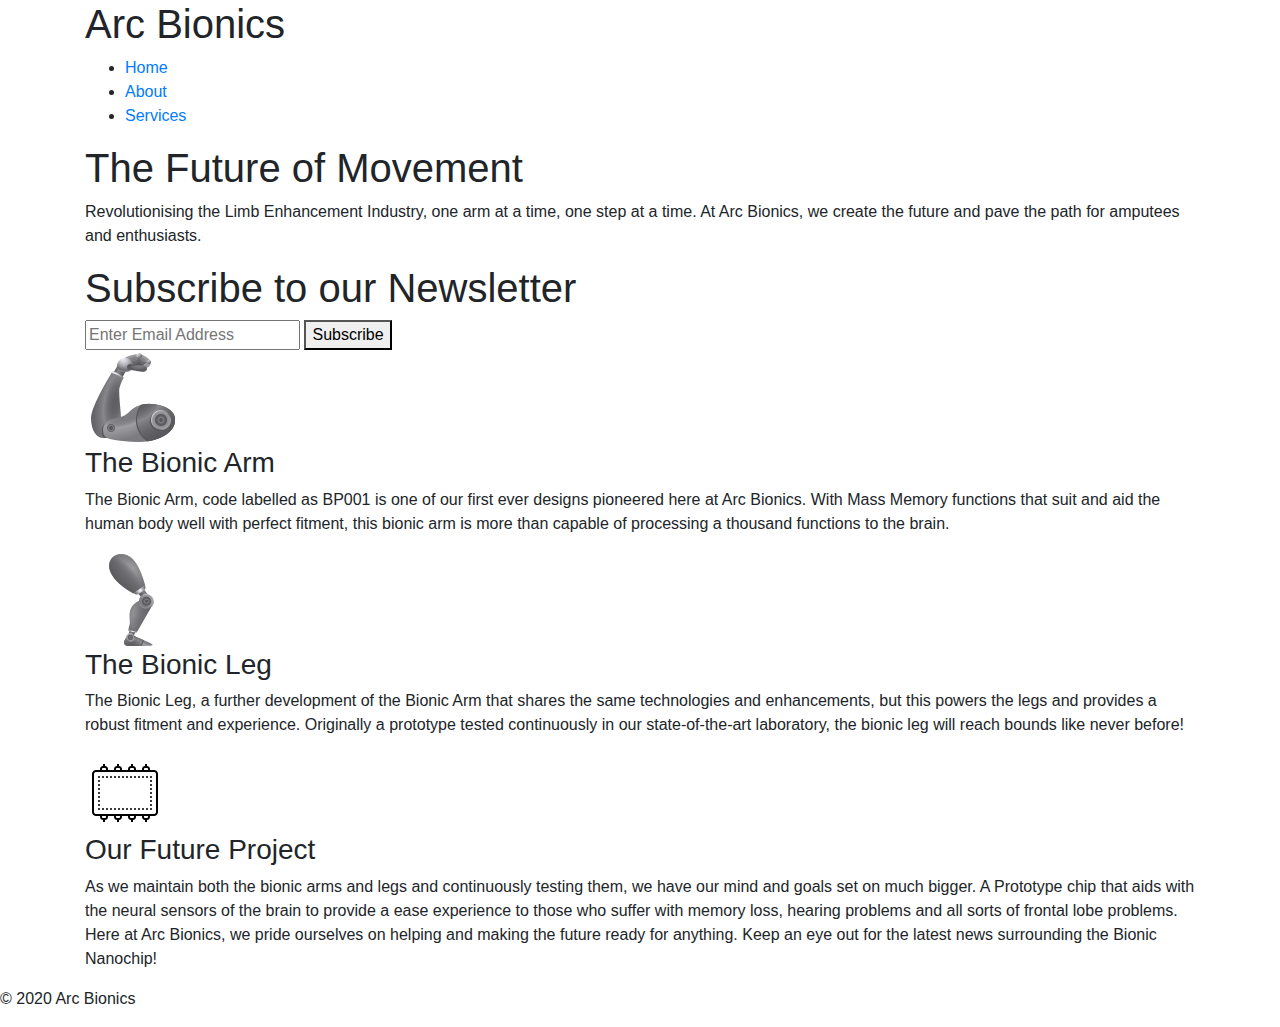
==== index.html @ 8a779390 "Added Footer to HTML" ====
<!DOCTYPE html>
<html lang="en">
<head>
    <meta charset="UTF-8">
    <meta http-equiv="X-UA-Compatible" content="ie=edge">
    <meta name="viewport" content="width=device-width, initial-scale=1.0">
    <link rel="stylesheet" href="https://stackpath.bootstrapcdn.com/font-awesome/4.7.0/css/font-awesome.min.css"/>
    <link rel="stylesheet" href="https://stackpath.bootstrapcdn.com/bootstrap/4.5.2/css/bootstrap.min.css" />
    <link rel="stylesheet" href="assets/css/style.css" type="text/css" />
    <title>Arc Bionics</title>
</head>
<body>
    <header>
        <div class="container">
            <div id="branding">
                <h1><span>A</span>rc <span>B</span>ionics</h1>
            </div>   
            <nav>
                <ul>
                    <li><a href="index.html">Home</a></li>
                    <li><a href="about.html">About</a></li>
                    <li><a href="services.html">Services</a></li>
                </ul>        
            </nav>  
        </div>
    </header>

    <section id="main-showcase">
        <div class="container">
            <h1>The Future of Movement</h1>
            <p>Revolutionising the Limb Enhancement Industry, one arm at a time, one step at a time. 
                At Arc Bionics, we create the future and pave the path for amputees and enthusiasts.</p>
         </div>
    </section>

    <section id="newsletter">
        <div class="container">
            <h1>Subscribe to our Newsletter</h1>
        <form>
            <input type="email" placeholder="Enter Email Address">
            <button type="submit" class="button-1">Subscribe</button>      
        </form>
        </div>
    </section>

    <section id="image-boxes">
         <div class="container">
        <div class="box">
        <img src="assets/images/icons8-mechanical-arm.png">
        <h3>The Bionic Arm</h3>
        <p>The Bionic Arm, code labelled as BP001 is one of our first ever designs pioneered here at Arc Bionics. 
         With Mass Memory functions that suit and aid the human body well with perfect fitment, 
        this bionic arm is more than capable of processing a thousand functions to the brain.</p>
    </div>
        <div class="box">
        <img src="assets/images/icons8-mechanical-leg.png">
        <h3>The Bionic Leg</h3>
        <p>The Bionic Leg, a further development of the Bionic Arm that shares the same technologies and enhancements, 
            but this powers the legs and provides a robust fitment and experience. Originally a prototype tested continuously in our state-of-the-art laboratory, 
            the bionic leg will reach bounds like never before!</p>
    </div>
         <div class="box">
         <img src="assets/images/icons8-chipset.png">
        <h3>Our Future Project</h3>
        <p>As we maintain both the bionic arms and legs and continuously testing them, we have our mind and goals set on much bigger. 
            A Prototype chip that aids with the neural sensors of the brain to provide a ease experience to those who suffer with memory loss,
            hearing problems and all sorts of frontal lobe problems. Here at Arc Bionics, we pride ourselves on helping and making the future ready for anything.
            Keep an eye out for the latest news surrounding the Bionic Nanochip!</p>
    </div>
    </div>
    </section>

    <footer>
    <p>&copy; 2020 Arc Bionics</p>
    <footer>
</body>
</html>
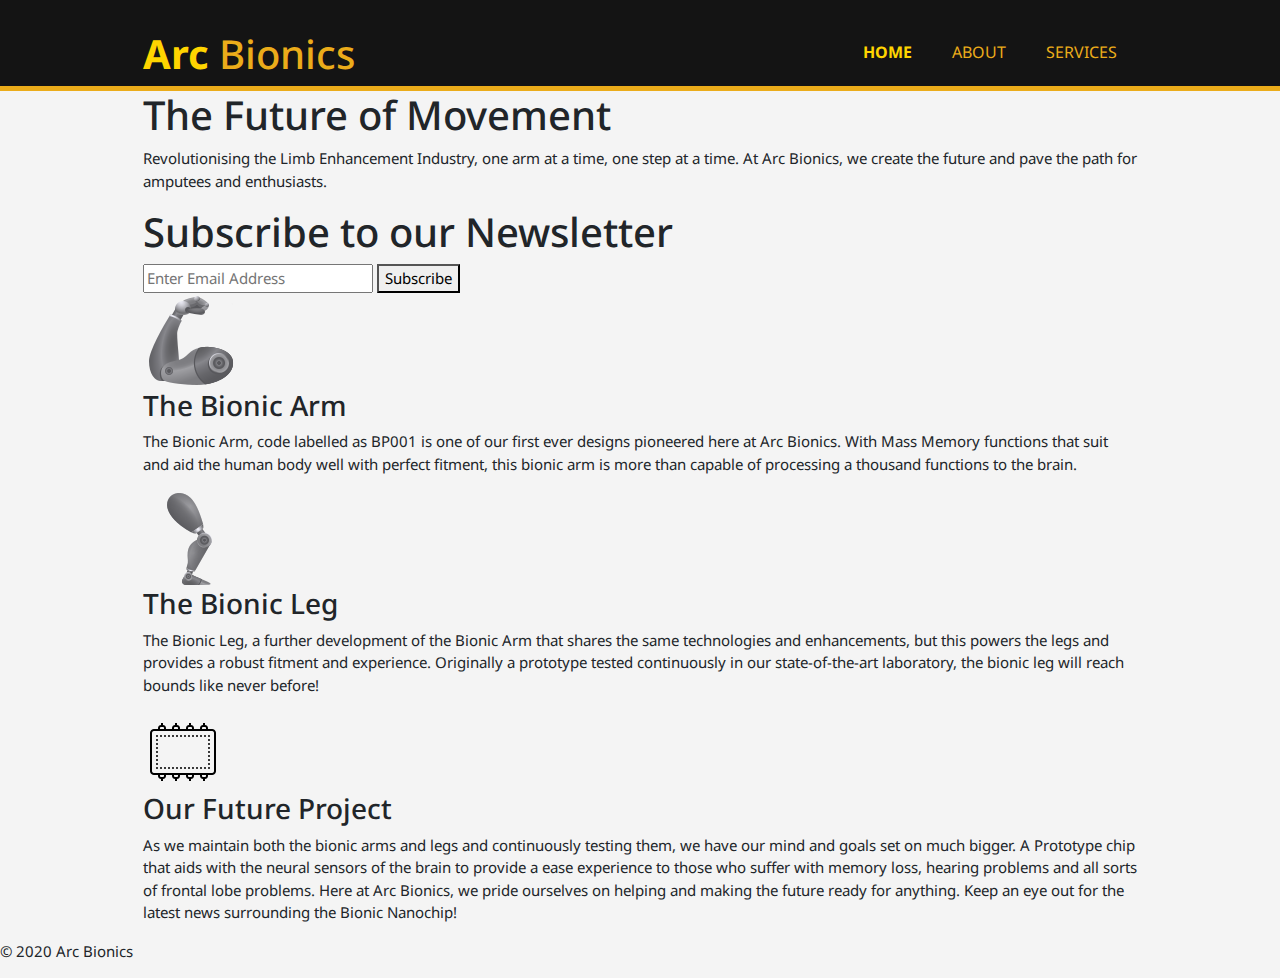
==== commit 852045f9: "Edited text in UL to reflect changes in CSS" ====
--- a/index.html
+++ b/index.html
@@ -13,11 +13,11 @@
     <header>
         <div class="container">
             <div id="branding">
-                <h1><span>A</span>rc <span>B</span>ionics</h1>
+                <h1><span class="highlight">Arc</span> Bionics</h1>
             </div>   
             <nav>
                 <ul>
-                    <li><a href="index.html">Home</a></li>
+                    <li class="current"><a href="index.html">Home</a></li>
                     <li><a href="about.html">About</a></li>
                     <li><a href="services.html">Services</a></li>
                 </ul>        
@@ -72,6 +72,6 @@
 
     <footer>
     <p>&copy; 2020 Arc Bionics</p>
-    <footer>
+    </footer>
 </body>
 </html>--- a/assets/css/style.css
+++ b/assets/css/style.css
@@ -0,0 +1,65 @@
+@import url('https://fonts.googleapis.com/css2?family=Noto+Sans&display=swap');
+
+body {
+    font-family: 'Noto Sans', sans-serif;
+    font-size: 15px;
+    line-height: 1.5;
+    padding: 0;
+    margin: 0;
+    background-color: #f4f4f4;
+}
+
+.container {
+    width: 80%;
+    margin: auto;
+    overflow: hidden;
+}
+
+ul{
+    margin: 0;
+    padding: 0;
+}
+
+header {
+    background: #141414;
+    color: #ebac1a;
+    padding-top: 30px;
+    min-height: 70px;
+    border-bottom: #ebac1a 5px solid;
+}
+
+header a{
+    color: #ebac1a;
+    text-decoration: none;
+    text-transform: uppercase;
+    font-size: 16px;
+}
+
+header li {
+    float: left;
+    display: inline;
+    padding: 0 20px 0 20px;
+}
+
+header #branding {
+    float: left;
+}
+
+header nav{
+    float: right;
+}
+
+header nav {
+    float: right;
+    margin-top: 10px;
+}
+
+header .highlight, header .current a {
+    color: #ffd500;
+    font-weight: bold;
+}
+
+header a:hover {
+    color: #87867e;
+    font-weight: bold;
+}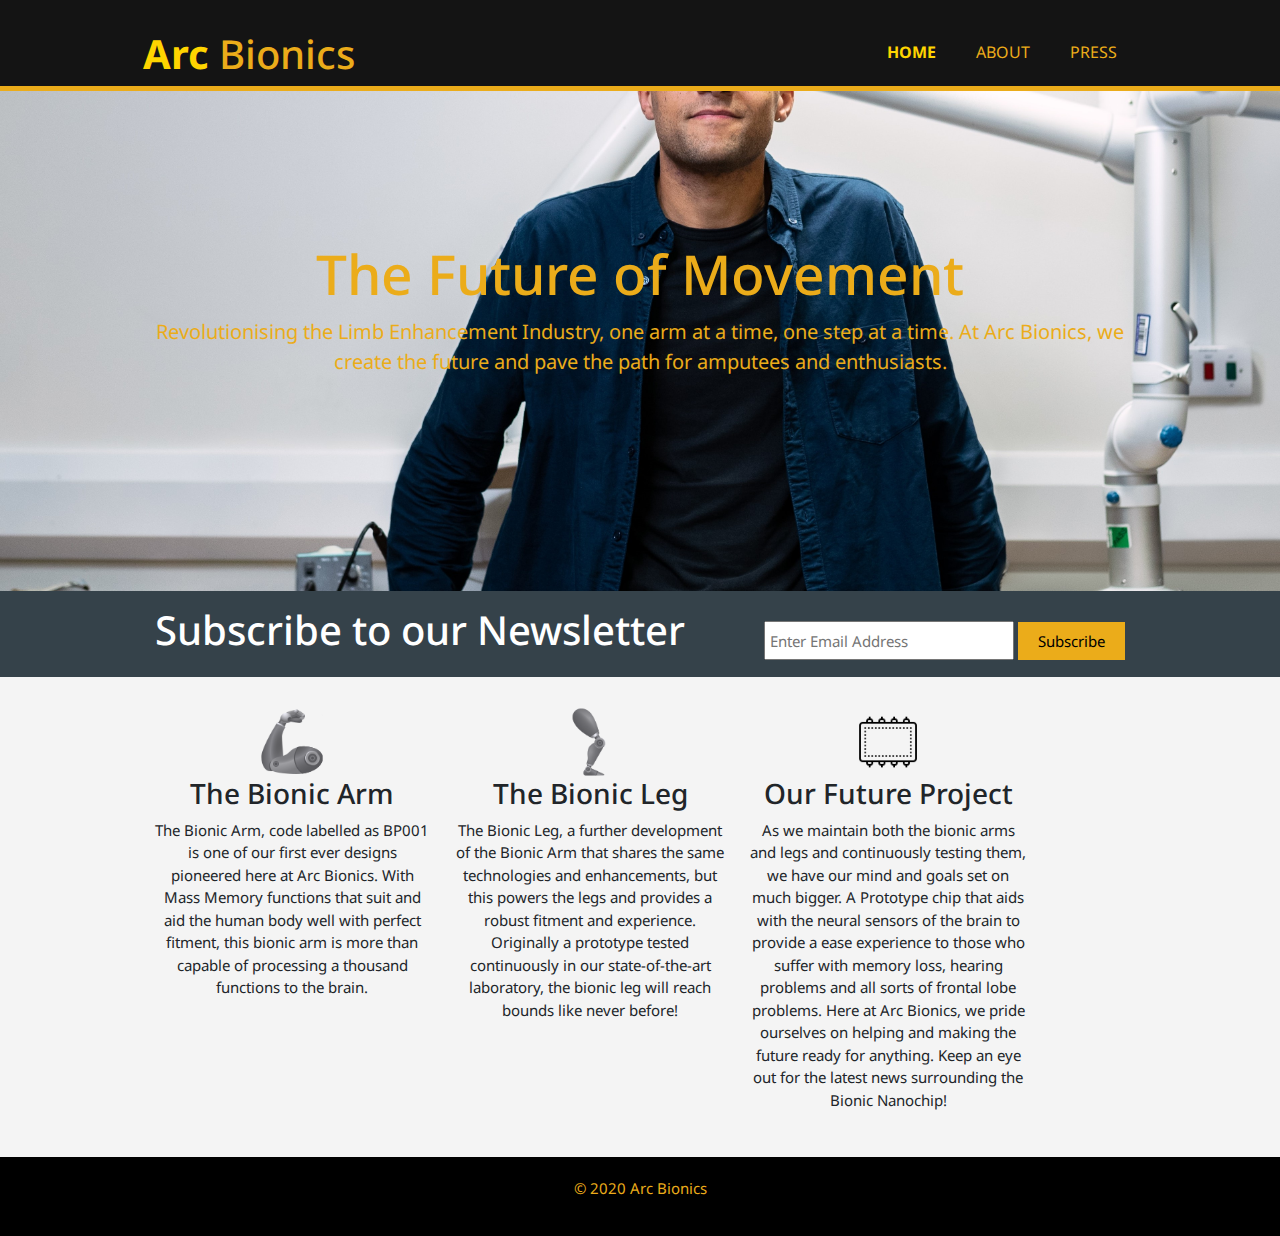
==== commit 3e322153: "Replaced services with press.html to showcase better" ====
--- a/index.html
+++ b/index.html
@@ -19,7 +19,7 @@
                 <ul>
                     <li class="current"><a href="index.html">Home</a></li>
                     <li><a href="about.html">About</a></li>
-                    <li><a href="services.html">Services</a></li>
+                    <li><a href="press.html">Press</a></li>
                 </ul>        
             </nav>  
         </div>
--- a/assets/css/style.css
+++ b/assets/css/style.css
@@ -18,6 +18,15 @@
 ul{
     margin: 0;
     padding: 0;
+}
+
+.button-1 {
+    height: 38px;
+    background: #ebac1a;
+    border: none;
+    padding-left: 20px;
+    padding-right: 20px;
+    color: #000f;
 }
 
 header {
@@ -62,4 +71,67 @@
 header a:hover {
     color: #87867e;
     font-weight: bold;
+}
+
+#main-showcase {
+    min-height: 500px;
+    background:url('/assets/images/pexels-welcome-arcbionics.jpg') no-repeat 0 -500px;
+    text-align: center;
+    color: #ebac1a;
+    background-size: cover;
+    background-position: center center;
+}
+
+#main-showcase h1{
+    margin-top: 150px;
+    font-size: 55px;
+    margin-bottom: 10px;
+}
+
+#main-showcase p{
+    font-size: 20px;
+}
+
+#newsletter {
+    padding: 15px;
+    color: #ffffff;
+    background: #35424a;
+}
+
+#newsletter h1 {
+    float: left;
+}
+
+#newsletter form {
+    float: right;
+    margin-top: 15px;
+}
+
+#newsletter input[type="email"]{
+    padding:4px;
+    height: 39px;
+    width: 250px;
+}
+
+#image-boxes {
+    margin-top: 20px
+}
+
+#image-boxes .box {
+    float: left;
+    width: 30%;
+    padding: 10px;
+    text-align: center;
+}
+
+#image-boxes .box img {
+    width: 70px;
+}
+
+footer {
+    padding: 20px;
+    margin-top: 20px;
+    color: #ebac1a;
+    background-color: #000f;
+    text-align: center;
 }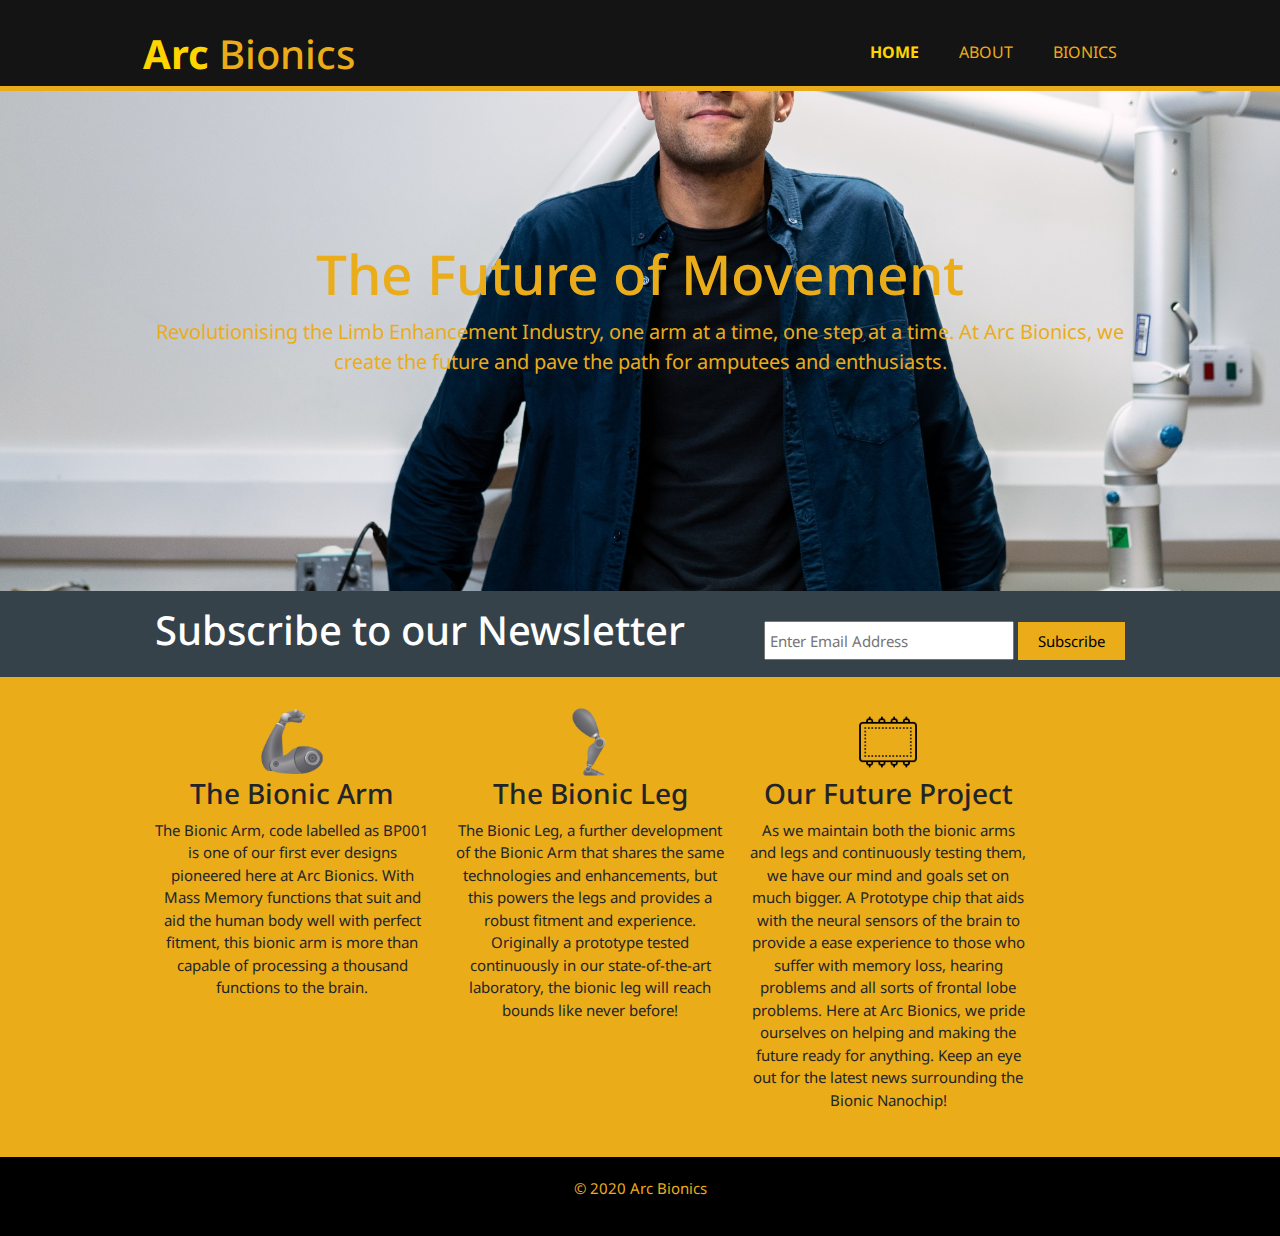
==== commit 94f21e00: "Removed current tag to be added to bionics.html later once hovered" ====
--- a/index.html
+++ b/index.html
@@ -19,7 +19,7 @@
                 <ul>
                     <li class="current"><a href="index.html">Home</a></li>
                     <li><a href="about.html">About</a></li>
-                    <li><a href="press.html">Press</a></li>
+                    <li><a href="bionics.html">Bionics</a></li>
                 </ul>        
             </nav>  
         </div>
--- a/assets/css/style.css
+++ b/assets/css/style.css
@@ -6,7 +6,7 @@
     line-height: 1.5;
     padding: 0;
     margin: 0;
-    background-color: #f4f4f4;
+    background-color: #ebac1a;
 }
 
 .container {
@@ -27,6 +27,14 @@
     padding-left: 20px;
     padding-right: 20px;
     color: #000f;
+}
+
+.dark {
+    padding: 15px;
+    background: #000f;
+    color: #ebac1a;
+    margin-top: 10px;
+    margin-bottom: 10px;
 }
 
 header {
@@ -134,4 +142,15 @@
     color: #ebac1a;
     background-color: #000f;
     text-align: center;
+}
+
+article#main-col {
+    float: left;
+    width: 65%;
+}
+
+aside#sidebar {
+    float: right;
+    width: 30%;
+    margin-top: 10px;
 }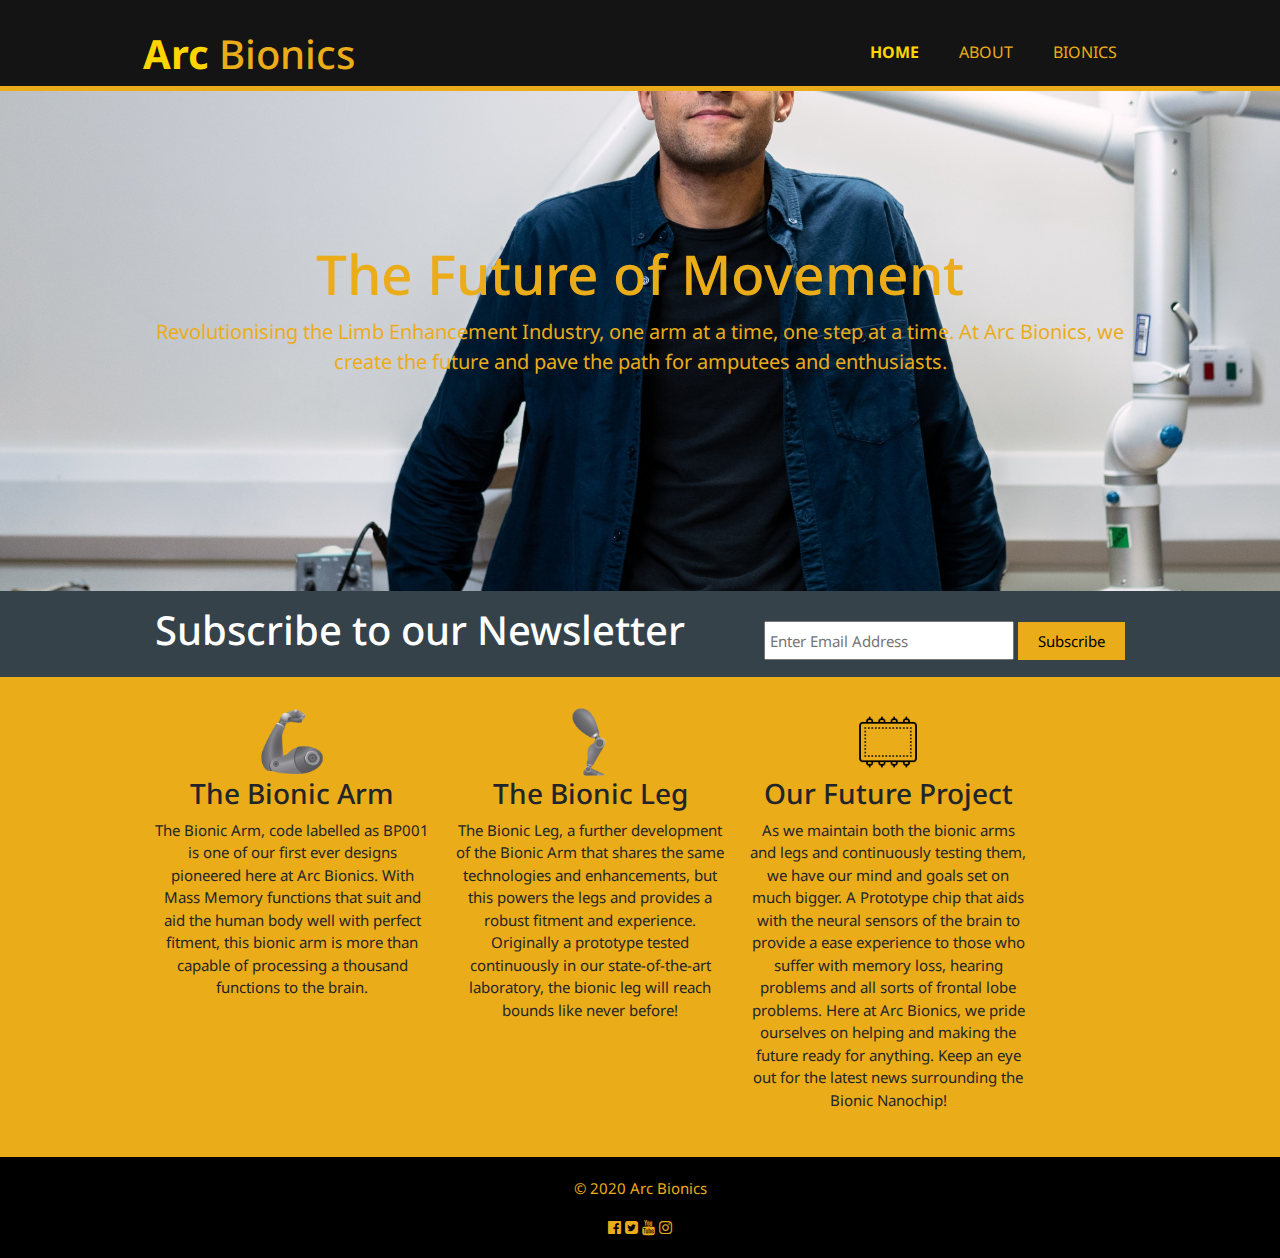
==== commit f3ee4313: "Added social icons to footer" ====
--- a/index.html
+++ b/index.html
@@ -24,7 +24,6 @@
             </nav>  
         </div>
     </header>
-
     <section id="main-showcase">
         <div class="container">
             <h1>The Future of Movement</h1>
@@ -72,6 +71,10 @@
 
     <footer>
     <p>&copy; 2020 Arc Bionics</p>
+     <i class="fa fa-facebook-official"></i>
+     <i class="fa fa-twitter-square"></i>
+     <i class="fa fa-youtube"></i>
+     <i class="fa fa-instagram"></i>
     </footer>
 </body>
 </html>--- a/assets/css/style.css
+++ b/assets/css/style.css
@@ -136,6 +136,15 @@
     width: 70px;
 }
 
+#bionics li {
+    list-style: none;
+    padding: 20px;
+    border: #cccccc solid 1px;
+    margin-bottom: 5px;
+    background: #000f;
+    color: #ebac1a;
+}
+
 footer {
     padding: 20px;
     margin-top: 20px;
@@ -153,4 +162,42 @@
     float: right;
     width: 30%;
     margin-top: 10px;
+}
+
+aside#siderbar .quote input, aside#sidebar .quote textarea {
+    width: 90%;
+    padding: 5px;
+}
+
+@media(max-width: 768px) {
+    header #branding,
+    header nav,
+    header nav li,
+    #newsletter h1,
+    #newsletter form
+    #image-boxes .box 
+   .article#main-col,
+    .aside#sidebar{
+        float: none;
+        text-align: center;
+        width: 100%;
+    }
+
+    header {
+        padding-bottom: 20px;
+    }
+
+    #showcase h1 {
+        margin-top: 40px;
+    }
+
+    #newsletter button {
+        display: block;
+        width: 100%;
+    }
+
+    #newsletter form input[type="email"] {
+        width: 100%;
+        margin-bottom: 5px;
+    }
 }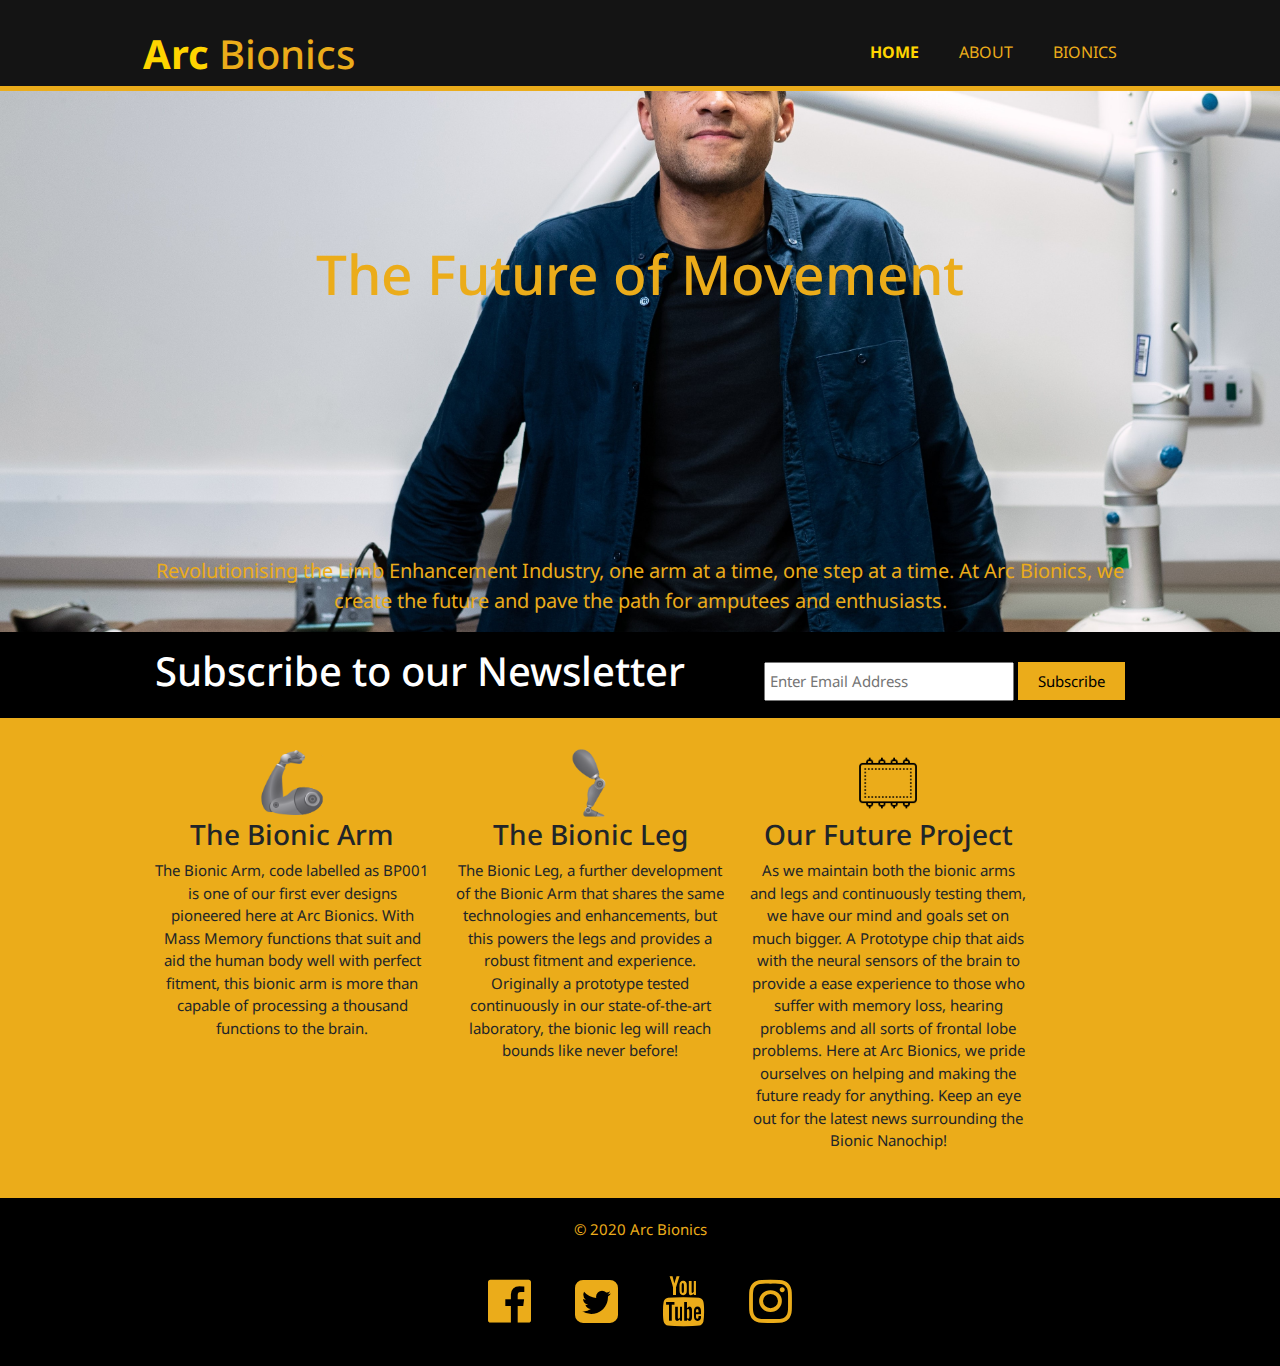
==== commit 4165c773: "Formatted and indented code to look neat!" ====
--- a/index.html
+++ b/index.html
@@ -1,80 +1,85 @@
 <!DOCTYPE html>
 <html lang="en">
-<head>
-    <meta charset="UTF-8">
-    <meta http-equiv="X-UA-Compatible" content="ie=edge">
-    <meta name="viewport" content="width=device-width, initial-scale=1.0">
-    <link rel="stylesheet" href="https://stackpath.bootstrapcdn.com/font-awesome/4.7.0/css/font-awesome.min.css"/>
-    <link rel="stylesheet" href="https://stackpath.bootstrapcdn.com/bootstrap/4.5.2/css/bootstrap.min.css" />
-    <link rel="stylesheet" href="assets/css/style.css" type="text/css" />
-    <title>Arc Bionics</title>
-</head>
-<body>
-    <header>
-        <div class="container">
+   <head>
+      <meta charset="UTF-8">
+      <meta http-equiv="X-UA-Compatible" content="ie=edge">
+      <meta name="viewport" content="width=device-width, initial-scale=1.0">
+      <link rel="stylesheet" href="https://stackpath.bootstrapcdn.com/font-awesome/4.7.0/css/font-awesome.min.css"/>
+      <link rel="stylesheet" href="https://stackpath.bootstrapcdn.com/bootstrap/4.5.2/css/bootstrap.min.css" />
+      <link rel="stylesheet" href="assets/css/style.css" type="text/css" />
+      <title>Arc Bionics</title>
+   </head>
+   <body>
+      <header>
+         <div class="container">
             <div id="branding">
-                <h1><span class="highlight">Arc</span> Bionics</h1>
-            </div>   
+               <h1><span class="highlight">Arc</span> Bionics</h1>
+            </div>
             <nav>
-                <ul>
-                    <li class="current"><a href="index.html">Home</a></li>
-                    <li><a href="about.html">About</a></li>
-                    <li><a href="bionics.html">Bionics</a></li>
-                </ul>        
-            </nav>  
-        </div>
-    </header>
-    <section id="main-showcase">
-        <div class="container">
+               <ul>
+                  <li class="current"><a href="index.html">Home</a></li>
+                  <li><a href="about.html">About</a></li>
+                  <li><a href="bionics.html">Bionics</a></li>
+               </ul>
+            </nav>
+         </div>
+      </header>
+      <section id="main-showcase">
+         <div class="container">
             <h1>The Future of Movement</h1>
             <p>Revolutionising the Limb Enhancement Industry, one arm at a time, one step at a time. 
-                At Arc Bionics, we create the future and pave the path for amputees and enthusiasts.</p>
+               At Arc Bionics, we create the future and pave the path for amputees and enthusiasts.
+            </p>
          </div>
-    </section>
-
-    <section id="newsletter">
-        <div class="container">
+      </section>
+      <section id="newsletter">
+         <div class="container">
             <h1>Subscribe to our Newsletter</h1>
-        <form>
-            <input type="email" placeholder="Enter Email Address">
-            <button type="submit" class="button-1">Subscribe</button>      
-        </form>
-        </div>
-    </section>
-
-    <section id="image-boxes">
+            <form>
+               <input type="email" placeholder="Enter Email Address">
+               <button type="submit" class="button-1">Subscribe</button>      
+            </form>
+         </div>
+      </section>
+      <section id="image-boxes">
          <div class="container">
-        <div class="box">
-        <img src="assets/images/icons8-mechanical-arm.png">
-        <h3>The Bionic Arm</h3>
-        <p>The Bionic Arm, code labelled as BP001 is one of our first ever designs pioneered here at Arc Bionics. 
-         With Mass Memory functions that suit and aid the human body well with perfect fitment, 
-        this bionic arm is more than capable of processing a thousand functions to the brain.</p>
-    </div>
-        <div class="box">
-        <img src="assets/images/icons8-mechanical-leg.png">
-        <h3>The Bionic Leg</h3>
-        <p>The Bionic Leg, a further development of the Bionic Arm that shares the same technologies and enhancements, 
-            but this powers the legs and provides a robust fitment and experience. Originally a prototype tested continuously in our state-of-the-art laboratory, 
-            the bionic leg will reach bounds like never before!</p>
-    </div>
-         <div class="box">
-         <img src="assets/images/icons8-chipset.png">
-        <h3>Our Future Project</h3>
-        <p>As we maintain both the bionic arms and legs and continuously testing them, we have our mind and goals set on much bigger. 
-            A Prototype chip that aids with the neural sensors of the brain to provide a ease experience to those who suffer with memory loss,
-            hearing problems and all sorts of frontal lobe problems. Here at Arc Bionics, we pride ourselves on helping and making the future ready for anything.
-            Keep an eye out for the latest news surrounding the Bionic Nanochip!</p>
-    </div>
-    </div>
-    </section>
-
-    <footer>
-    <p>&copy; 2020 Arc Bionics</p>
-     <i class="fa fa-facebook-official"></i>
-     <i class="fa fa-twitter-square"></i>
-     <i class="fa fa-youtube"></i>
-     <i class="fa fa-instagram"></i>
-    </footer>
-</body>
+            <div class="box">
+               <img src="assets/images/icons8-mechanical-arm.png">
+               <h3>The Bionic Arm</h3>
+               <p>The Bionic Arm, code labelled as BP001 is one of our first ever designs pioneered here at Arc Bionics. 
+                  With Mass Memory functions that suit and aid the human body well with perfect fitment, 
+                  this bionic arm is more than capable of processing a thousand functions to the brain.
+               </p>
+            </div>
+            <div class="box">
+               <img src="assets/images/icons8-mechanical-leg.png">
+               <h3>The Bionic Leg</h3>
+               <p>The Bionic Leg, a further development of the Bionic Arm that shares the same technologies and enhancements, 
+                  but this powers the legs and provides a robust fitment and experience. Originally a prototype tested continuously in our state-of-the-art laboratory, 
+                  the bionic leg will reach bounds like never before!
+               </p>
+            </div>
+            <div class="box">
+               <img src="assets/images/icons8-chipset.png">
+               <h3>Our Future Project</h3>
+               <p>As we maintain both the bionic arms and legs and continuously testing them, we have our mind and goals set on much bigger. 
+                  A Prototype chip that aids with the neural sensors of the brain to provide a ease experience to those who suffer with memory loss,
+                  hearing problems and all sorts of frontal lobe problems. Here at Arc Bionics, we pride ourselves on helping and making the future ready for anything.
+                  Keep an eye out for the latest news surrounding the Bionic Nanochip!
+               </p>
+            </div>
+         </div>
+      </section>
+      <footer>
+         <p>&copy; 2020 Arc Bionics</p>
+         <a href="https://www.facebook.com/" target="_blank">
+         <i class="fa fa-facebook-official"></i></a>
+         <a href="https://www.twitter.com/" target="_blank">
+         <i class="fa fa-twitter-square"></i>
+         <a href="https://www.youtube.com/" target="_blank">
+         <i class="fa fa-youtube"></i>
+         <a href="https://www.instagram.com/" target="_blank">
+         <i class="fa fa-instagram"></i>
+      </footer>
+   </body>
 </html>--- a/assets/css/style.css
+++ b/assets/css/style.css
@@ -94,16 +94,19 @@
     margin-top: 150px;
     font-size: 55px;
     margin-bottom: 10px;
+    color: #ebac1a;
 }
 
 #main-showcase p{
     font-size: 20px;
+    margin-top: 25%;
+    margin-bottom: 1rem;
 }
 
 #newsletter {
     padding: 15px;
     color: #ffffff;
-    background: #35424a;
+    background: #000f;
 }
 
 #newsletter h1 {
@@ -151,6 +154,12 @@
     color: #ebac1a;
     background-color: #000f;
     text-align: center;
+}
+
+.fa {
+    margin: 20px;
+    font-size: 50px;
+    color: #ebac1a;
 }
 
 article#main-col {
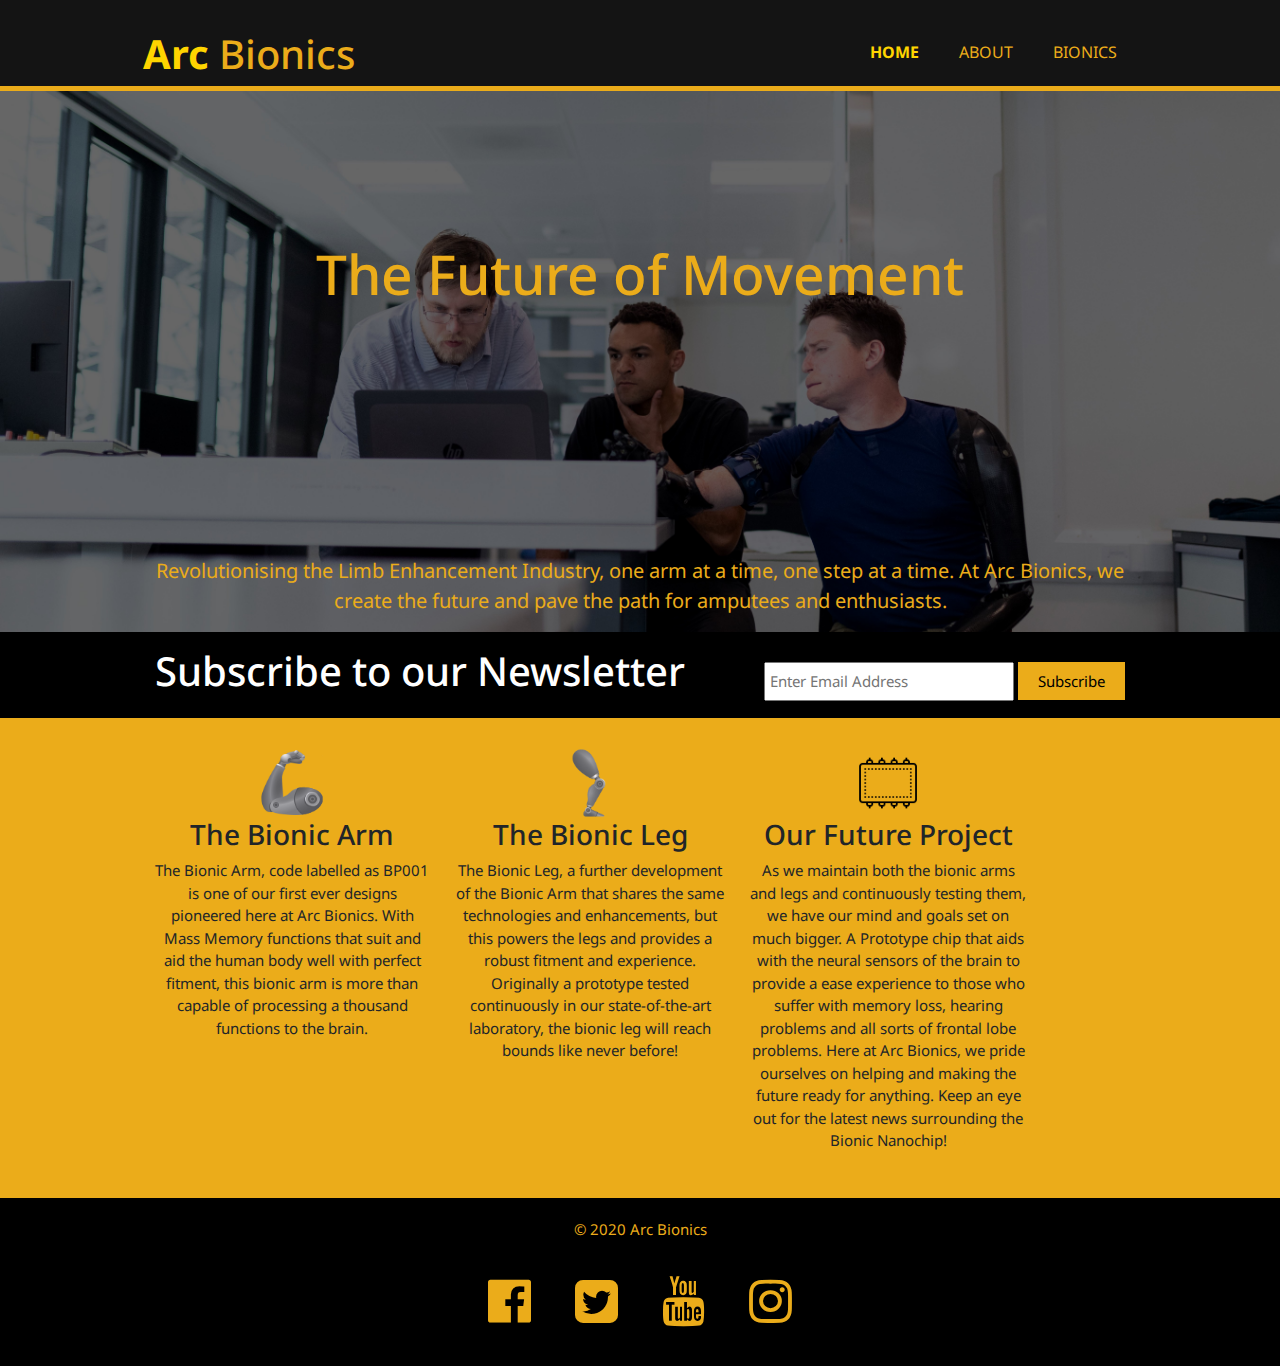
==== commit 35049397: "Fixed footer error where a pair tag was misplaced" ====
--- a/index.html
+++ b/index.html
@@ -75,11 +75,11 @@
          <a href="https://www.facebook.com/" target="_blank">
          <i class="fa fa-facebook-official"></i></a>
          <a href="https://www.twitter.com/" target="_blank">
-         <i class="fa fa-twitter-square"></i>
+         <i class="fa fa-twitter-square"></i></a>
          <a href="https://www.youtube.com/" target="_blank">
-         <i class="fa fa-youtube"></i>
+         <i class="fa fa-youtube"></i></a>
          <a href="https://www.instagram.com/" target="_blank">
-         <i class="fa fa-instagram"></i>
+         <i class="fa fa-instagram"></i></a>
       </footer>
    </body>
 </html>--- a/assets/css/style.css
+++ b/assets/css/style.css
@@ -83,7 +83,7 @@
 
 #main-showcase {
     min-height: 500px;
-    background:url('/assets/images/pexels-welcome-arcbionics.jpg') no-repeat 0 -500px;
+    background:url('/assets/images/pexels-engineering.jpg') no-repeat 0 -500px;
     text-align: center;
     color: #ebac1a;
     background-size: cover;
@@ -176,6 +176,11 @@
 aside#siderbar .quote input, aside#sidebar .quote textarea {
     width: 90%;
     padding: 5px;
+}
+
+img {
+    vertical-align: middle;
+    border-style: none;
 }
 
 @media(max-width: 768px) {
